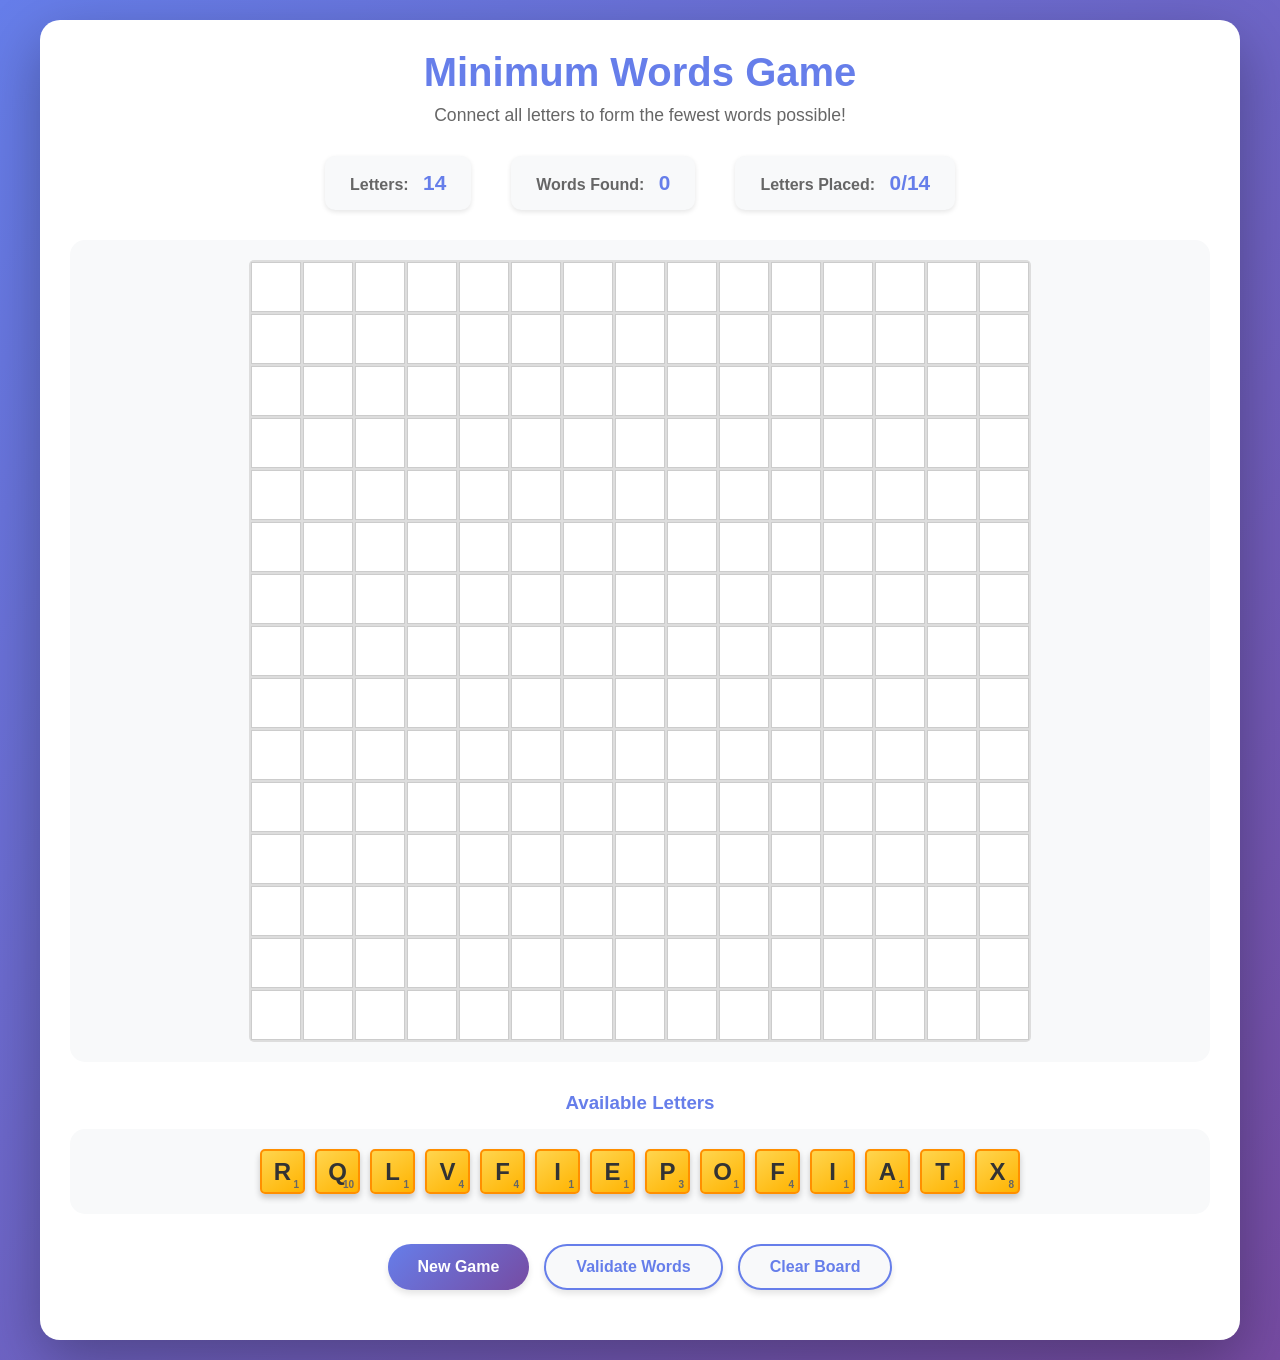
==== index.html @ c1d528ae "Create Minimum Words Game web app Implemented a word puzzle game where players connect letters to fo" ====
<!DOCTYPE html>
<html lang="en">
<head>
    <meta charset="UTF-8">
    <meta name="viewport" content="width=device-width, initial-scale=1.0">
    <title>Minimum Words Game</title>
    <link rel="stylesheet" href="styles.css">
</head>
<body>
    <div class="container">
        <header>
            <h1>Minimum Words Game</h1>
            <p>Connect all letters to form the fewest words possible!</p>
        </header>

        <div class="game-info">
            <div class="info-item">
                <span class="label">Letters:</span>
                <span id="letter-count" class="value">14</span>
            </div>
            <div class="info-item">
                <span class="label">Words Found:</span>
                <span id="word-count" class="value">0</span>
            </div>
            <div class="info-item">
                <span class="label">Letters Placed:</span>
                <span id="placed-count" class="value">0/14</span>
            </div>
        </div>

        <div class="game-board">
            <div id="grid" class="grid"></div>
        </div>

        <div class="letter-bank-container">
            <h3>Available Letters</h3>
            <div id="letter-bank" class="letter-bank"></div>
        </div>

        <div class="controls">
            <button id="new-game" class="btn btn-primary">New Game</button>
            <button id="validate" class="btn btn-secondary">Validate Words</button>
            <button id="clear-board" class="btn btn-secondary">Clear Board</button>
        </div>

        <div id="validation-results" class="validation-results"></div>
    </div>

    <script src="script.js"></script>
</body>
</html>
---- styles.css ----
* {
    margin: 0;
    padding: 0;
    box-sizing: border-box;
}

body {
    font-family: 'Arial', sans-serif;
    background: linear-gradient(135deg, #667eea 0%, #764ba2 100%);
    min-height: 100vh;
    padding: 20px;
}

.container {
    max-width: 1200px;
    margin: 0 auto;
    background: white;
    border-radius: 20px;
    padding: 30px;
    box-shadow: 0 20px 60px rgba(0, 0, 0, 0.3);
}

header {
    text-align: center;
    margin-bottom: 30px;
}

h1 {
    color: #667eea;
    font-size: 2.5rem;
    margin-bottom: 10px;
}

header p {
    color: #666;
    font-size: 1.1rem;
}

.game-info {
    display: flex;
    justify-content: center;
    gap: 40px;
    margin-bottom: 30px;
    flex-wrap: wrap;
}

.info-item {
    background: #f8f9fa;
    padding: 15px 25px;
    border-radius: 10px;
    box-shadow: 0 2px 5px rgba(0, 0, 0, 0.1);
}

.label {
    font-weight: bold;
    color: #666;
    margin-right: 10px;
}

.value {
    font-size: 1.3rem;
    color: #667eea;
    font-weight: bold;
}

.game-board {
    display: flex;
    justify-content: center;
    margin-bottom: 30px;
    padding: 20px;
    background: #f8f9fa;
    border-radius: 15px;
    overflow: auto;
}

.grid {
    display: grid;
    grid-template-columns: repeat(15, 50px);
    grid-template-rows: repeat(15, 50px);
    gap: 2px;
    background: #ddd;
    padding: 2px;
    border-radius: 5px;
}

.cell {
    background: white;
    border: 1px solid #ccc;
    display: flex;
    align-items: center;
    justify-content: center;
    cursor: pointer;
    transition: all 0.2s;
    position: relative;
}

.cell:hover {
    background: #f0f0f0;
}

.cell.occupied {
    background: #fff9c4;
}

.cell.drag-over {
    background: #c8e6c9;
    border-color: #4caf50;
}

.letter-tile {
    width: 45px;
    height: 45px;
    background: linear-gradient(145deg, #ffd54f, #ffb300);
    border: 2px solid #ff8f00;
    border-radius: 5px;
    display: flex;
    align-items: center;
    justify-content: center;
    font-size: 24px;
    font-weight: bold;
    color: #333;
    cursor: grab;
    user-select: none;
    box-shadow: 0 4px 6px rgba(0, 0, 0, 0.2);
    transition: all 0.2s;
    position: relative;
}

.letter-tile:active {
    cursor: grabbing;
}

.letter-tile:hover {
    transform: translateY(-2px);
    box-shadow: 0 6px 12px rgba(0, 0, 0, 0.3);
}

.letter-tile.dragging {
    opacity: 0.5;
}

.letter-tile .points {
    position: absolute;
    bottom: 2px;
    right: 4px;
    font-size: 10px;
    color: #666;
}

.letter-bank-container {
    margin-bottom: 30px;
}

.letter-bank-container h3 {
    text-align: center;
    color: #667eea;
    margin-bottom: 15px;
}

.letter-bank {
    display: flex;
    justify-content: center;
    gap: 10px;
    flex-wrap: wrap;
    padding: 20px;
    background: #f8f9fa;
    border-radius: 15px;
    min-height: 80px;
}

.controls {
    display: flex;
    justify-content: center;
    gap: 15px;
    margin-bottom: 20px;
    flex-wrap: wrap;
}

.btn {
    padding: 12px 30px;
    border: none;
    border-radius: 25px;
    font-size: 1rem;
    font-weight: bold;
    cursor: pointer;
    transition: all 0.3s;
    box-shadow: 0 4px 6px rgba(0, 0, 0, 0.1);
}

.btn:hover {
    transform: translateY(-2px);
    box-shadow: 0 6px 12px rgba(0, 0, 0, 0.2);
}

.btn-primary {
    background: linear-gradient(135deg, #667eea 0%, #764ba2 100%);
    color: white;
}

.btn-secondary {
    background: #f8f9fa;
    color: #667eea;
    border: 2px solid #667eea;
}

.validation-results {
    background: #f8f9fa;
    padding: 20px;
    border-radius: 15px;
    min-height: 50px;
}

.validation-results.hidden {
    display: none;
}

.validation-results h3 {
    color: #667eea;
    margin-bottom: 15px;
}

.word-list {
    display: flex;
    flex-direction: column;
    gap: 10px;
}

.word-item {
    padding: 10px;
    background: white;
    border-radius: 8px;
    border-left: 4px solid #4caf50;
}

.word-item.invalid {
    border-left-color: #f44336;
}

.word-item .word {
    font-weight: bold;
    font-size: 1.2rem;
    margin-right: 10px;
}

.word-item .status {
    font-size: 0.9rem;
    color: #666;
}

.success {
    color: #4caf50;
    font-weight: bold;
}

.error {
    color: #f44336;
    font-weight: bold;
}

@media (max-width: 768px) {
    .grid {
        grid-template-columns: repeat(15, 40px);
        grid-template-rows: repeat(15, 40px);
    }

    .letter-tile {
        width: 36px;
        height: 36px;
        font-size: 20px;
    }

    h1 {
        font-size: 2rem;
    }
}
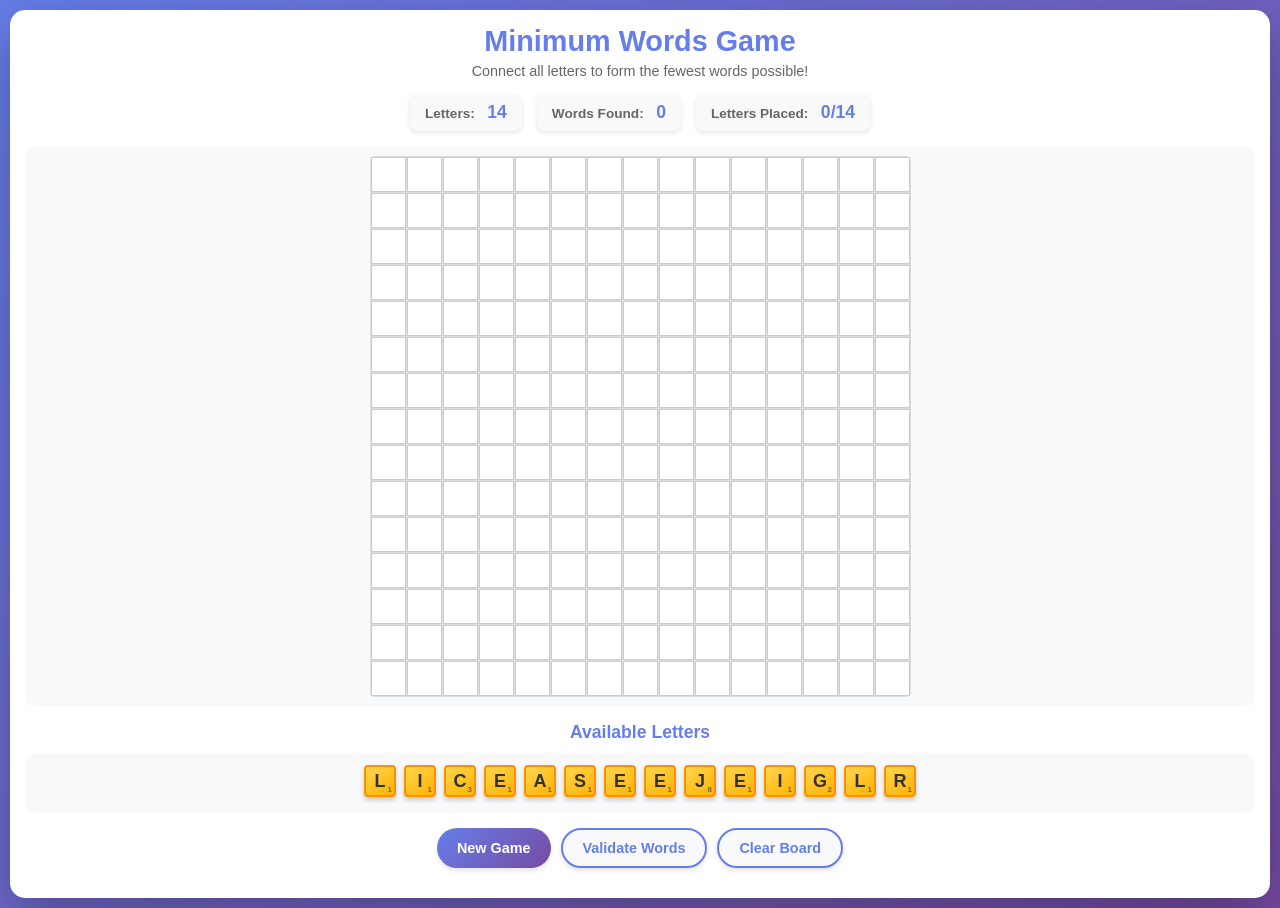
==== commit 12f60d91: "Add GitHub Pages deployment optimizations - Add .nojekyll file to bypass Jekyll processing - Create " ====
--- a/index.html
+++ b/index.html
@@ -3,6 +3,24 @@
 <head>
     <meta charset="UTF-8">
     <meta name="viewport" content="width=device-width, initial-scale=1.0">
+    <meta name="description" content="A word puzzle game where you connect letters to form the fewest words possible. Uses Bananagrams-style letter distribution with drag-and-drop gameplay.">
+    <meta name="keywords" content="word game, puzzle, bananagrams, scrabble, letters, minimum words">
+    <meta name="author" content="Minimum Words Game">
+
+    <!-- Open Graph / Facebook -->
+    <meta property="og:type" content="website">
+    <meta property="og:title" content="Minimum Words Game">
+    <meta property="og:description" content="Connect all letters to form the fewest words possible! A challenging word puzzle game.">
+    <meta property="og:url" content="https://conniexu444.github.io/word-game/">
+
+    <!-- Twitter -->
+    <meta name="twitter:card" content="summary">
+    <meta name="twitter:title" content="Minimum Words Game">
+    <meta name="twitter:description" content="Connect all letters to form the fewest words possible! A challenging word puzzle game.">
+
+    <!-- Theme Color -->
+    <meta name="theme-color" content="#667eea">
+
     <title>Minimum Words Game</title>
     <link rel="stylesheet" href="styles.css">
 </head>
--- a/styles.css
+++ b/styles.css
@@ -8,78 +8,80 @@
     font-family: 'Arial', sans-serif;
     background: linear-gradient(135deg, #667eea 0%, #764ba2 100%);
     min-height: 100vh;
-    padding: 20px;
+    padding: 10px;
+    overflow-x: hidden;
 }
 
 .container {
-    max-width: 1200px;
+    max-width: 100%;
     margin: 0 auto;
     background: white;
-    border-radius: 20px;
-    padding: 30px;
+    border-radius: 15px;
+    padding: 15px;
     box-shadow: 0 20px 60px rgba(0, 0, 0, 0.3);
 }
 
 header {
     text-align: center;
-    margin-bottom: 30px;
+    margin-bottom: 15px;
 }
 
 h1 {
     color: #667eea;
-    font-size: 2.5rem;
-    margin-bottom: 10px;
+    font-size: 1.8rem;
+    margin-bottom: 5px;
 }
 
 header p {
     color: #666;
+    font-size: 0.9rem;
+}
+
+.game-info {
+    display: flex;
+    justify-content: center;
+    gap: 15px;
+    margin-bottom: 15px;
+    flex-wrap: wrap;
+}
+
+.info-item {
+    background: #f8f9fa;
+    padding: 8px 15px;
+    border-radius: 8px;
+    box-shadow: 0 2px 5px rgba(0, 0, 0, 0.1);
+}
+
+.label {
+    font-weight: bold;
+    color: #666;
+    margin-right: 8px;
+    font-size: 0.85rem;
+}
+
+.value {
     font-size: 1.1rem;
-}
-
-.game-info {
-    display: flex;
-    justify-content: center;
-    gap: 40px;
-    margin-bottom: 30px;
-    flex-wrap: wrap;
-}
-
-.info-item {
-    background: #f8f9fa;
-    padding: 15px 25px;
+    color: #667eea;
+    font-weight: bold;
+}
+
+.game-board {
+    display: flex;
+    justify-content: center;
+    margin-bottom: 15px;
+    padding: 10px;
+    background: #f8f9fa;
     border-radius: 10px;
-    box-shadow: 0 2px 5px rgba(0, 0, 0, 0.1);
-}
-
-.label {
-    font-weight: bold;
-    color: #666;
-    margin-right: 10px;
-}
-
-.value {
-    font-size: 1.3rem;
-    color: #667eea;
-    font-weight: bold;
-}
-
-.game-board {
-    display: flex;
-    justify-content: center;
-    margin-bottom: 30px;
-    padding: 20px;
-    background: #f8f9fa;
-    border-radius: 15px;
     overflow: auto;
 }
 
 .grid {
     display: grid;
-    grid-template-columns: repeat(15, 50px);
-    grid-template-rows: repeat(15, 50px);
-    gap: 2px;
+    grid-template-columns: repeat(15, 35px);
+    grid-template-rows: repeat(15, 35px);
+    gap: 1px;
     background: #ddd;
-    padding: 2px;
+    padding: 1px;
     border-radius: 5px;
 }
 
@@ -108,20 +110,20 @@
 }
 
 .letter-tile {
-    width: 45px;
-    height: 45px;
+    width: 32px;
+    height: 32px;
     background: linear-gradient(145deg, #ffd54f, #ffb300);
     border: 2px solid #ff8f00;
-    border-radius: 5px;
+    border-radius: 4px;
     display: flex;
     align-items: center;
     justify-content: center;
-    font-size: 24px;
+    font-size: 18px;
     font-weight: bold;
     color: #333;
     cursor: grab;
     user-select: none;
-    box-shadow: 0 4px 6px rgba(0, 0, 0, 0.2);
+    box-shadow: 0 3px 5px rgba(0, 0, 0, 0.2);
     transition: all 0.2s;
     position: relative;
 }
@@ -141,50 +143,51 @@
 
 .letter-tile .points {
     position: absolute;
-    bottom: 2px;
-    right: 4px;
-    font-size: 10px;
+    bottom: 1px;
+    right: 2px;
+    font-size: 8px;
     color: #666;
 }
 
 .letter-bank-container {
-    margin-bottom: 30px;
+    margin-bottom: 15px;
 }
 
 .letter-bank-container h3 {
     text-align: center;
     color: #667eea;
-    margin-bottom: 15px;
+    margin-bottom: 10px;
+    font-size: 1.1rem;
 }
 
 .letter-bank {
     display: flex;
     justify-content: center;
+    gap: 8px;
+    flex-wrap: wrap;
+    padding: 12px;
+    background: #f8f9fa;
+    border-radius: 10px;
+    min-height: 60px;
+}
+
+.controls {
+    display: flex;
+    justify-content: center;
     gap: 10px;
+    margin-bottom: 15px;
     flex-wrap: wrap;
-    padding: 20px;
-    background: #f8f9fa;
-    border-radius: 15px;
-    min-height: 80px;
-}
-
-.controls {
-    display: flex;
-    justify-content: center;
-    gap: 15px;
-    margin-bottom: 20px;
-    flex-wrap: wrap;
 }
 
 .btn {
-    padding: 12px 30px;
+    padding: 10px 20px;
     border: none;
-    border-radius: 25px;
-    font-size: 1rem;
+    border-radius: 20px;
+    font-size: 0.9rem;
     font-weight: bold;
     cursor: pointer;
     transition: all 0.3s;
-    box-shadow: 0 4px 6px rgba(0, 0, 0, 0.1);
+    box-shadow: 0 3px 5px rgba(0, 0, 0, 0.1);
 }
 
 .btn:hover {
@@ -205,9 +208,9 @@
 
 .validation-results {
     background: #f8f9fa;
-    padding: 20px;
-    border-radius: 15px;
-    min-height: 50px;
+    padding: 15px;
+    border-radius: 10px;
+    min-height: 40px;
 }
 
 .validation-results.hidden {
@@ -216,20 +219,21 @@
 
 .validation-results h3 {
     color: #667eea;
-    margin-bottom: 15px;
+    margin-bottom: 10px;
+    font-size: 1.1rem;
 }
 
 .word-list {
     display: flex;
     flex-direction: column;
-    gap: 10px;
+    gap: 8px;
 }
 
 .word-item {
-    padding: 10px;
+    padding: 8px;
     background: white;
-    border-radius: 8px;
-    border-left: 4px solid #4caf50;
+    border-radius: 6px;
+    border-left: 3px solid #4caf50;
 }
 
 .word-item.invalid {
@@ -238,12 +242,12 @@
 
 .word-item .word {
     font-weight: bold;
-    font-size: 1.2rem;
-    margin-right: 10px;
+    font-size: 1rem;
+    margin-right: 8px;
 }
 
 .word-item .status {
-    font-size: 0.9rem;
+    font-size: 0.85rem;
     color: #666;
 }
 
@@ -259,17 +263,29 @@
 
 @media (max-width: 768px) {
     .grid {
-        grid-template-columns: repeat(15, 40px);
-        grid-template-rows: repeat(15, 40px);
+        grid-template-columns: repeat(15, 28px);
+        grid-template-rows: repeat(15, 28px);
     }
 
     .letter-tile {
-        width: 36px;
-        height: 36px;
-        font-size: 20px;
+        width: 26px;
+        height: 26px;
+        font-size: 15px;
     }
 
     h1 {
-        font-size: 2rem;
-    }
-}
+        font-size: 1.5rem;
+    }
+
+    .container {
+        padding: 10px;
+    }
+
+    .game-info {
+        gap: 10px;
+    }
+
+    .info-item {
+        padding: 6px 12px;
+    }
+}
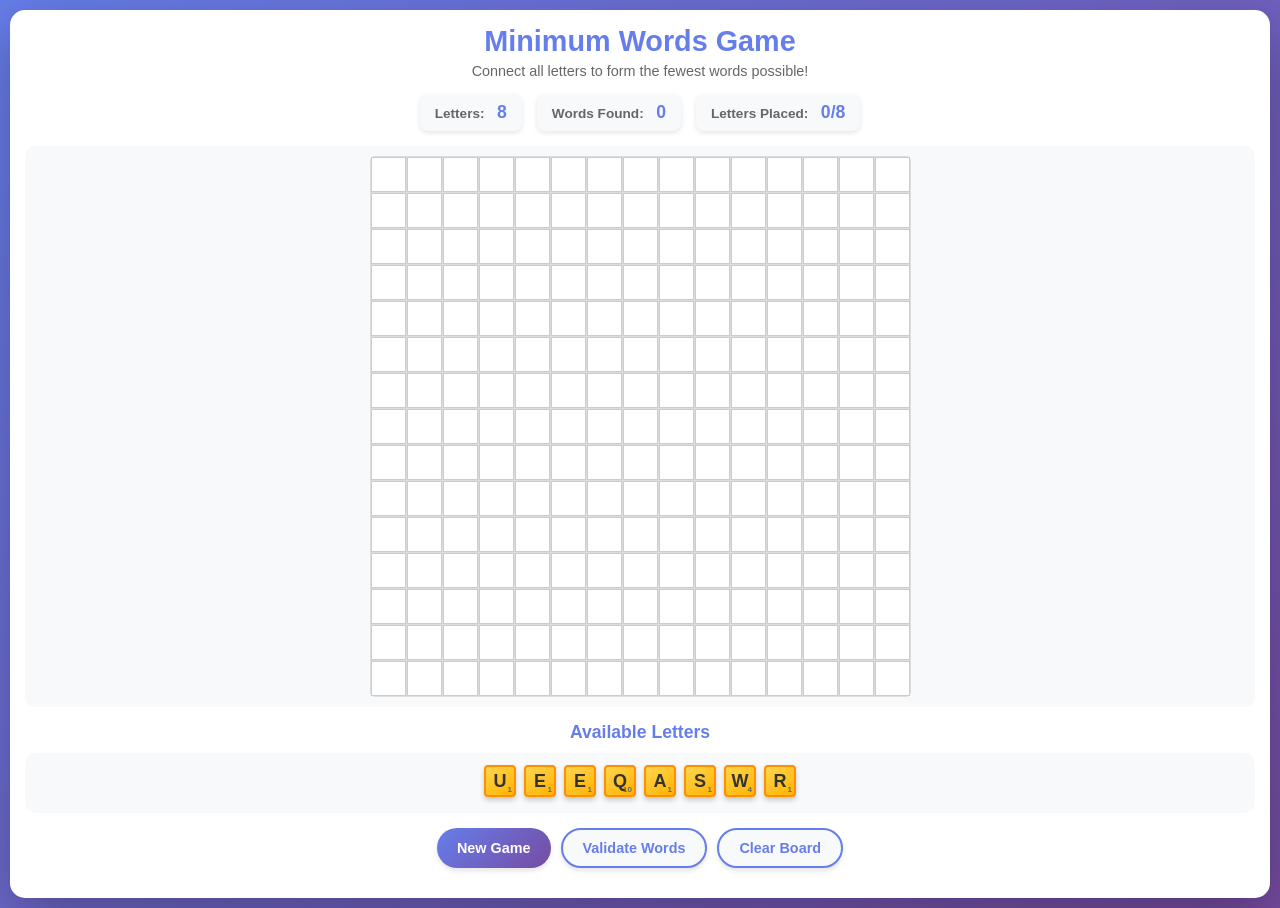
==== commit 887fa27b: "Add dictionary validation and reduce letters to 8 Features added: - Integrated Free Dictionary API f" ====
--- a/index.html
+++ b/index.html
@@ -34,7 +34,7 @@
         <div class="game-info">
             <div class="info-item">
                 <span class="label">Letters:</span>
-                <span id="letter-count" class="value">14</span>
+                <span id="letter-count" class="value">8</span>
             </div>
             <div class="info-item">
                 <span class="label">Words Found:</span>
@@ -42,7 +42,7 @@
             </div>
             <div class="info-item">
                 <span class="label">Letters Placed:</span>
-                <span id="placed-count" class="value">0/14</span>
+                <span id="placed-count" class="value">0/8</span>
             </div>
         </div>
 
